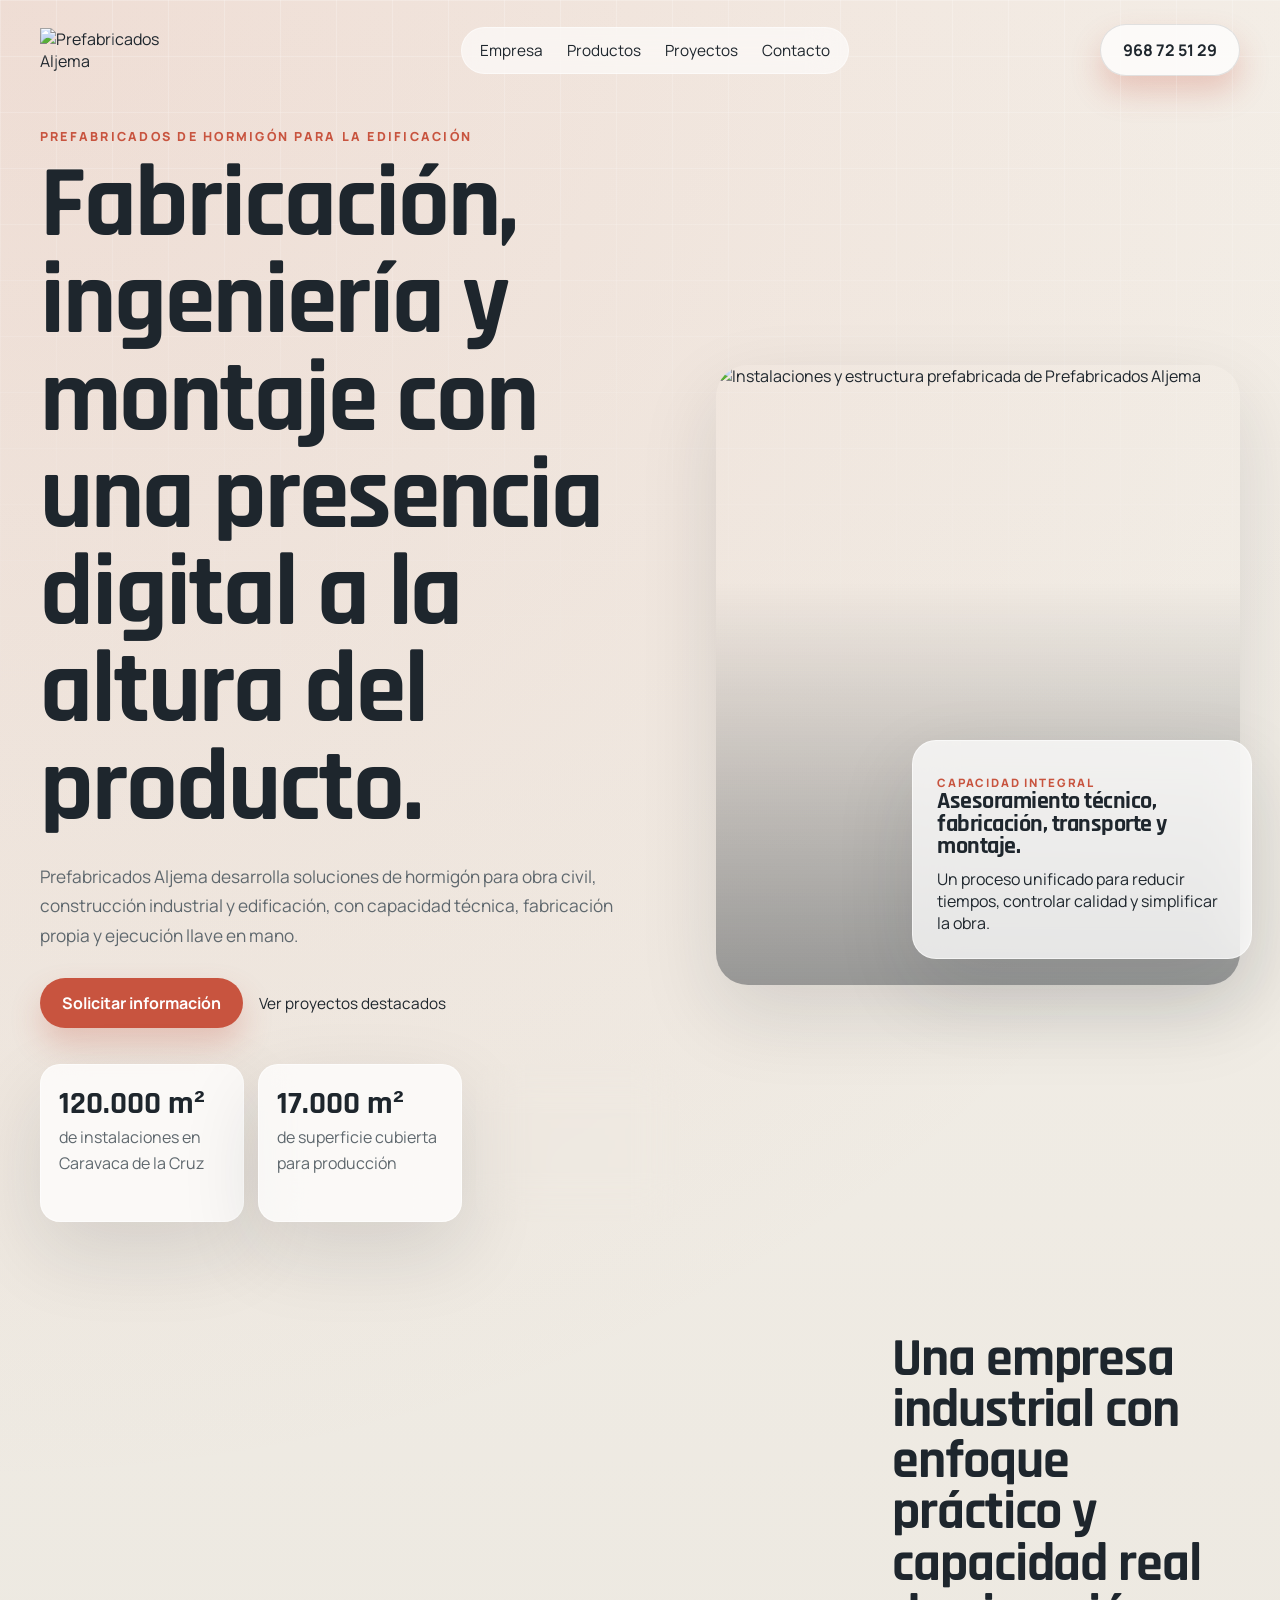
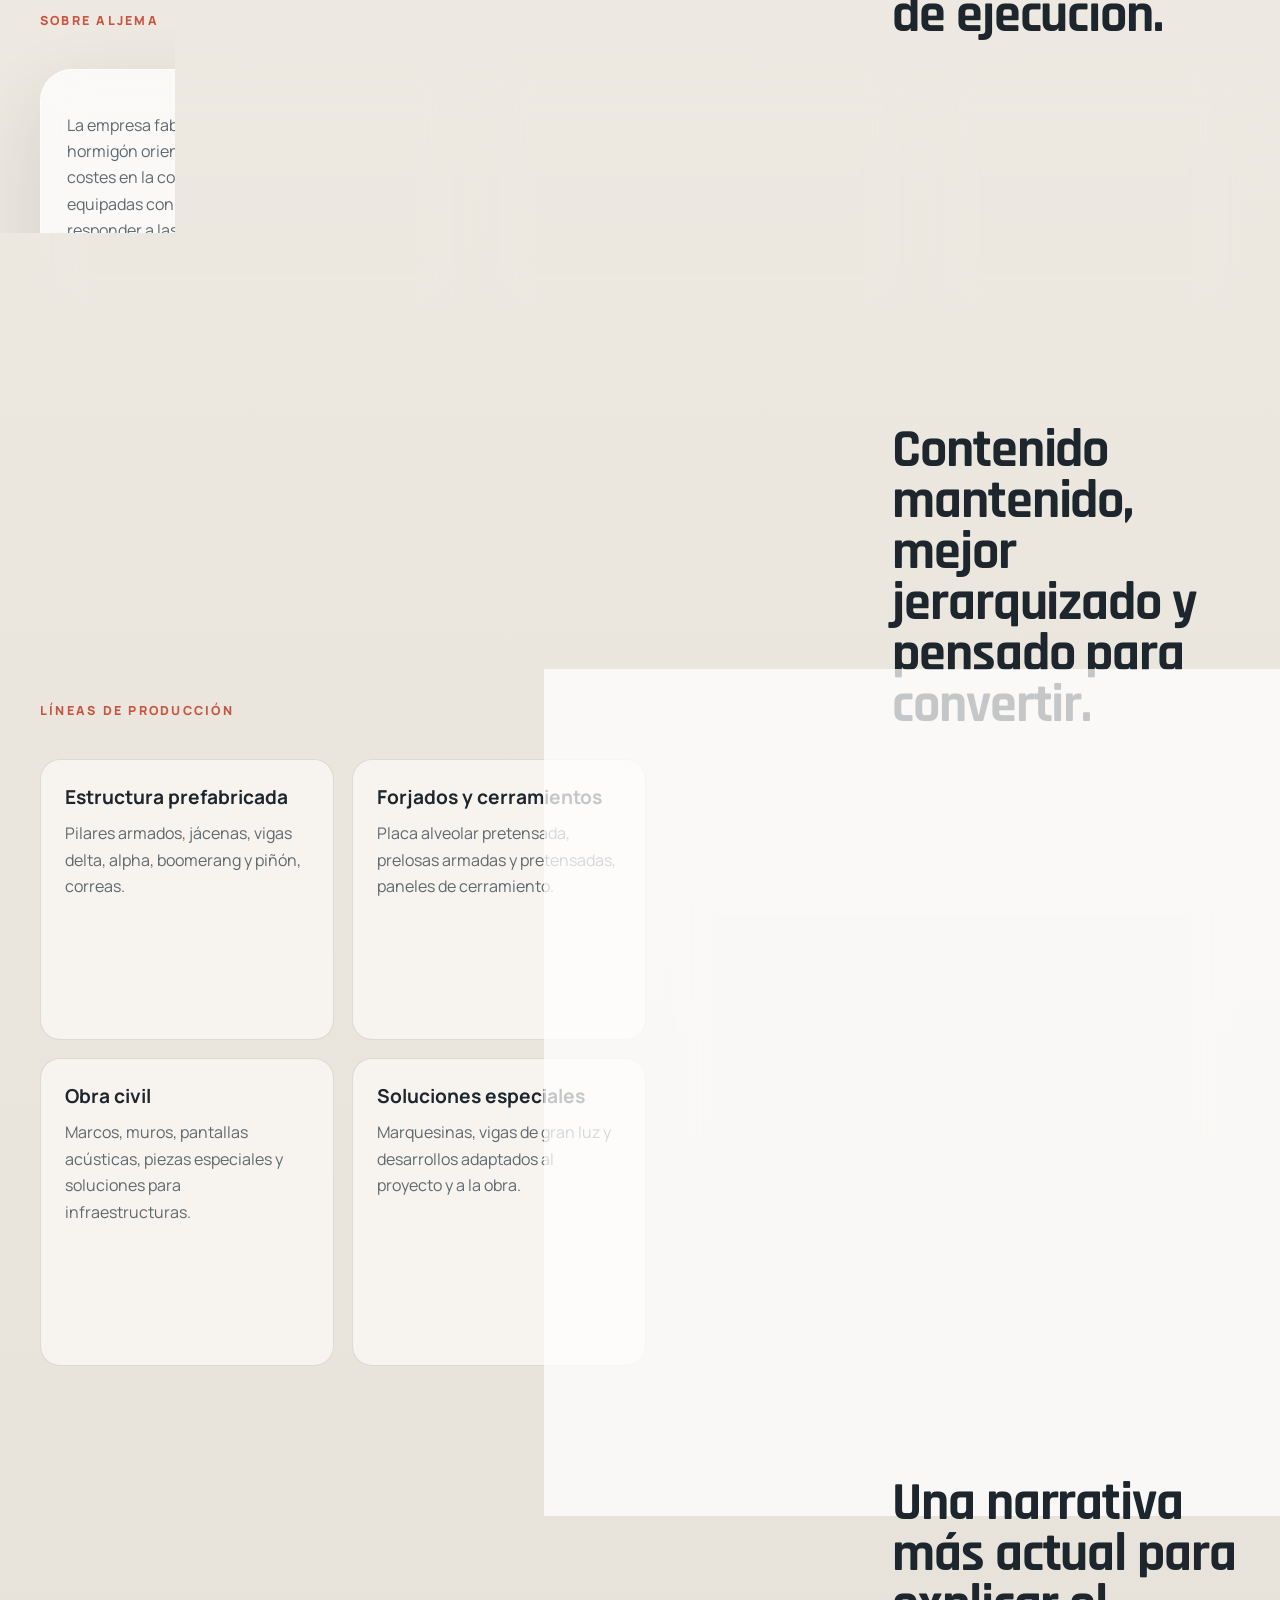
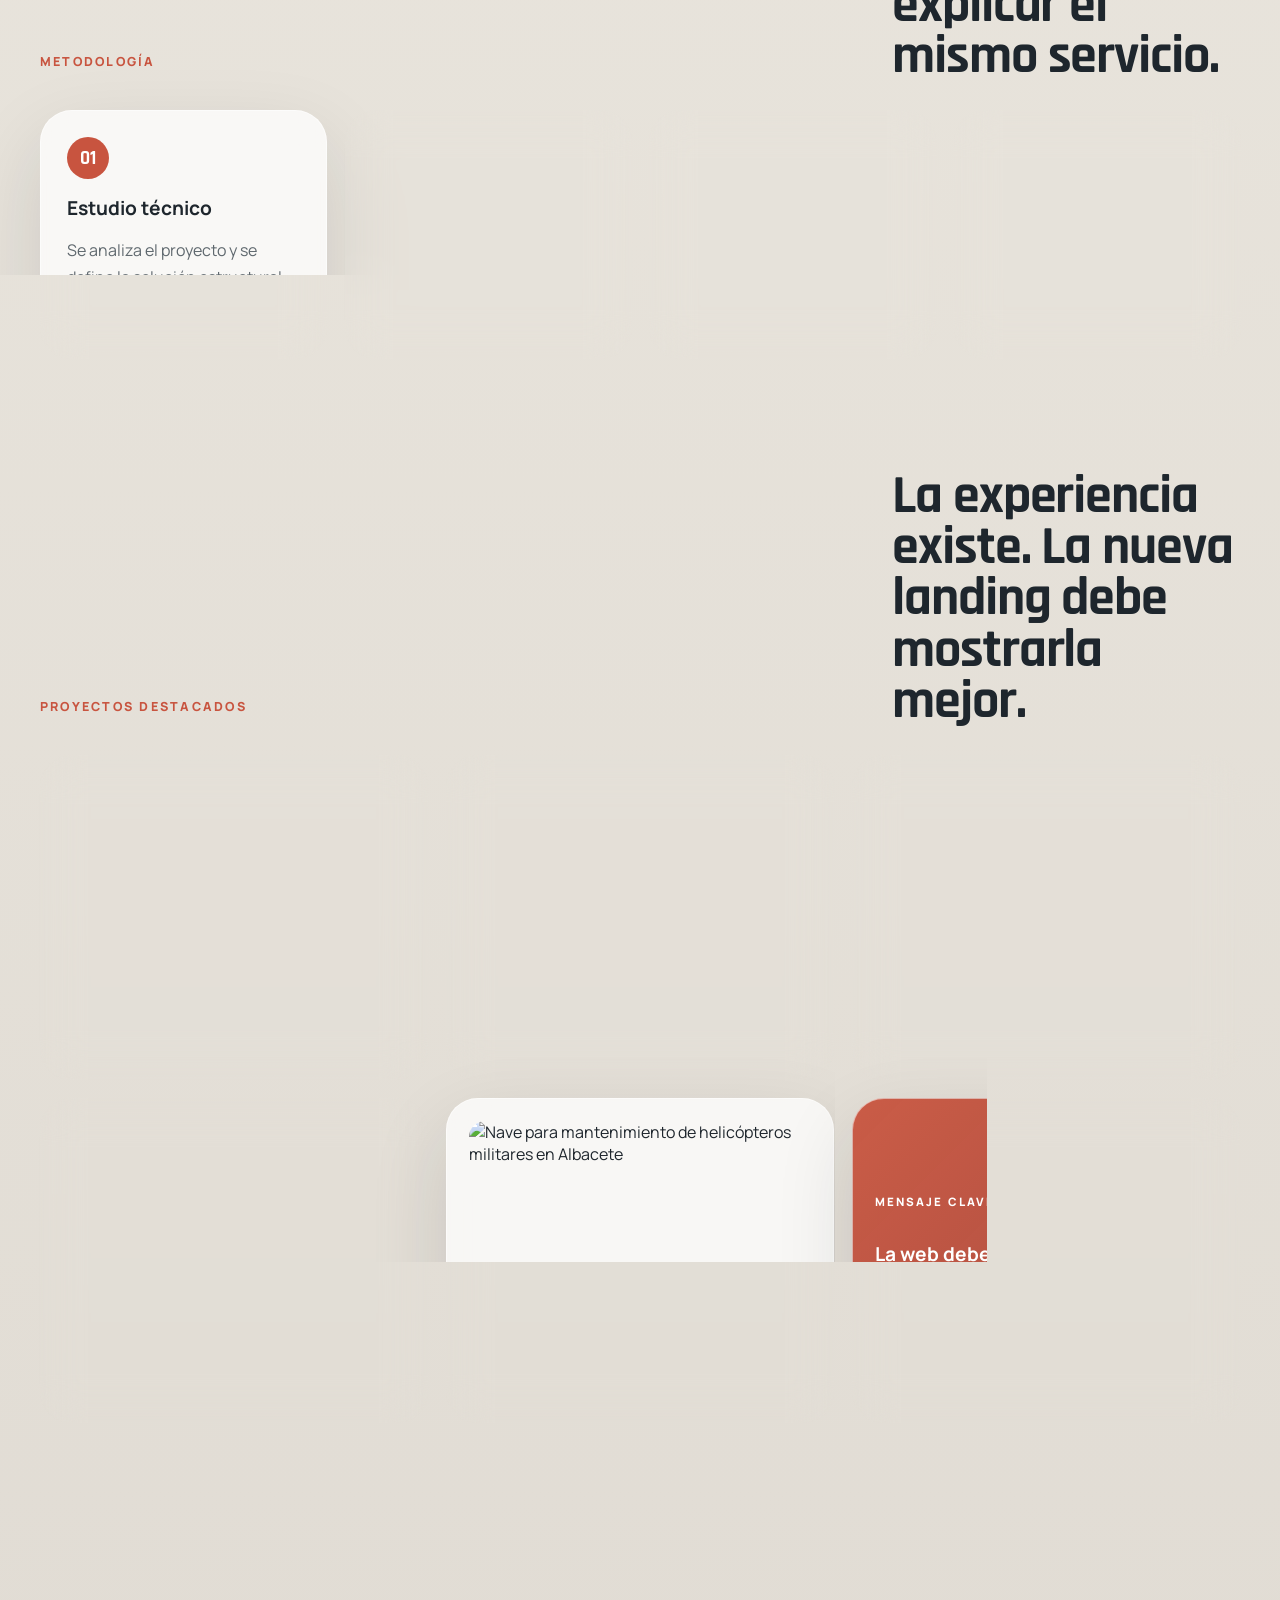
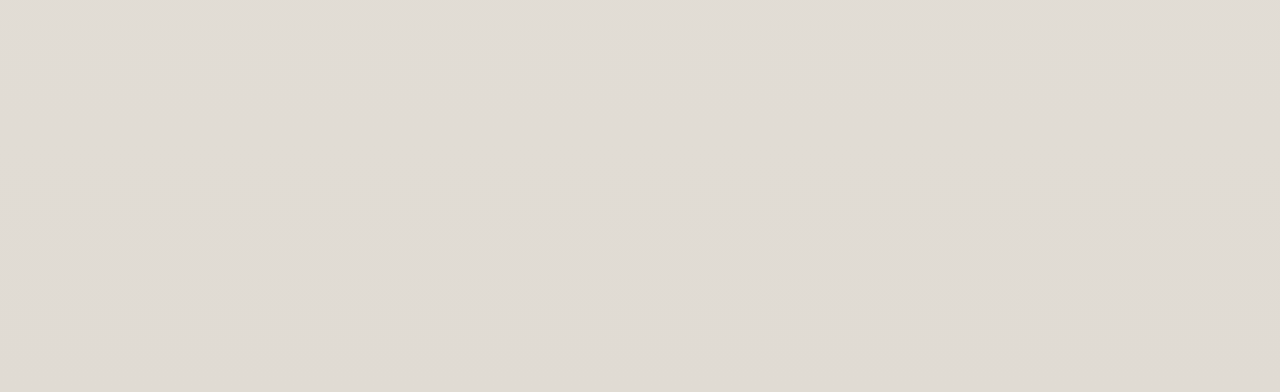
==== index.html @ 6d4c846f "Add files via upload" ====
<!doctype html>
<html lang="es">
  <head>
    <meta charset="UTF-8" />
    <meta name="viewport" content="width=device-width, initial-scale=1.0" />
    <title>Prefabricados Aljema | Prefabricados de hormigón</title>
    <meta
      name="description"
      content="Landing renovada para Prefabricados Aljema con foco en prefabricados de hormigón, obra civil, edificación industrial y proyectos llave en mano."
    />
    <link rel="preconnect" href="https://fonts.googleapis.com" />
    <link rel="preconnect" href="https://fonts.gstatic.com" crossorigin />
    <link
      href="https://fonts.googleapis.com/css2?family=Manrope:wght@400;500;600;700;800&family=Rajdhani:wght@500;600;700&display=swap"
      rel="stylesheet"
    />
    <link rel="stylesheet" href="./styles.css" />
  </head>
  <body>
    <div class="site-shell">
      <header class="topbar">
        <div class="brand">
          <img
            src="https://www.prefabricadosaljema.com/wp-content/uploads/2023/01/logo-aljema-2p.png"
            alt="Prefabricados Aljema"
          />
        </div>
        <nav class="nav">
          <a href="#empresa">Empresa</a>
          <a href="#productos">Productos</a>
          <a href="#proyectos">Proyectos</a>
          <a href="#contacto">Contacto</a>
        </nav>
        <a class="button button-outline" href="tel:+34968725129">968 72 51 29</a>
      </header>

      <main>
        <section class="hero">
          <div class="hero-copy reveal">
            <p class="eyebrow">Prefabricados de hormigón para la edificación</p>
            <h1>Fabricación, ingeniería y montaje con una presencia digital a la altura del producto.</h1>
            <p class="hero-text">
              Prefabricados Aljema desarrolla soluciones de hormigón para obra civil,
              construcción industrial y edificación, con capacidad técnica, fabricación propia y
              ejecución llave en mano.
            </p>
            <div class="hero-actions">
              <a class="button" href="#contacto">Solicitar información</a>
              <a class="link-arrow" href="#proyectos">Ver proyectos destacados</a>
            </div>
            <ul class="hero-metrics">
              <li>
                <strong>120.000 m²</strong>
                <span>de instalaciones en Caravaca de la Cruz</span>
              </li>
              <li>
                <strong>17.000 m²</strong>
                <span>de superficie cubierta para producción</span>
              </li>
              <li>
                <strong>50 m</strong>
                <span>de luz en edificación industrial prefabricada</span>
              </li>
            </ul>
          </div>

          <div class="hero-visual reveal">
            <div class="visual-main">
              <img
                src="https://www.prefabricadosaljema.com/wp-content/uploads/2017/04/DSC_0135b.jpg"
                alt="Instalaciones y estructura prefabricada de Prefabricados Aljema"
              />
            </div>
            <div class="visual-card">
              <p class="card-kicker">Capacidad integral</p>
              <h2>Asesoramiento técnico, fabricación, transporte y montaje.</h2>
              <p>
                Un proceso unificado para reducir tiempos, controlar calidad y simplificar la obra.
              </p>
            </div>
          </div>
        </section>

        <section class="section intro" id="empresa">
          <div class="section-heading reveal">
            <p class="eyebrow">Sobre Aljema</p>
            <h2>Una empresa industrial con enfoque práctico y capacidad real de ejecución.</h2>
          </div>
          <div class="intro-grid">
            <article class="intro-panel reveal">
              <p>
                La empresa fabrica elementos prefabricados de hormigón orientados a mejorar
                calidad, rapidez y costes en la construcción. Sus instalaciones están equipadas con
                tecnología avanzada para responder a las exigencias técnicas de cada proyecto.
              </p>
            </article>
            <article class="intro-panel reveal">
              <p>
                El equipo profesional y técnico asesora a cada cliente en la elección de la mejor
                solución estructural y acompaña el proyecto desde la fase inicial hasta la entrega.
              </p>
            </article>
            <article class="intro-panel accent reveal">
              <p class="eyebrow small">Servicio completo</p>
              <p>
                Posibilidad de desarrollar íntegramente una nave industrial prefabricada de hormigón
                con entrega final llave en mano.
              </p>
            </article>
          </div>
        </section>

        <section class="section split-section" id="productos">
          <div class="section-heading reveal">
            <p class="eyebrow">Líneas de producción</p>
            <h2>Contenido mantenido, mejor jerarquizado y pensado para convertir.</h2>
          </div>
          <div class="split-layout">
            <div class="product-list reveal">
              <article>
                <h3>Estructura prefabricada</h3>
                <p>Pilares armados, jácenas, vigas delta, alpha, boomerang y piñón, correas.</p>
              </article>
              <article>
                <h3>Forjados y cerramientos</h3>
                <p>Placa alveolar pretensada, prelosas armadas y pretensadas, paneles de cerramiento.</p>
              </article>
              <article>
                <h3>Obra civil</h3>
                <p>Marcos, muros, pantallas acústicas, piezas especiales y soluciones para infraestructuras.</p>
              </article>
              <article>
                <h3>Soluciones especiales</h3>
                <p>Marquesinas, vigas de gran luz y desarrollos adaptados al proyecto y a la obra.</p>
              </article>
            </div>
            <div class="capability-panel reveal">
              <img
                src="https://www.prefabricadosaljema.com/wp-content/uploads/2021/11/DJI_0775.jpg"
                alt="Vista aérea de instalaciones y capacidad productiva de Prefabricados Aljema"
              />
              <div>
                <p class="eyebrow small">Lo que debe comunicar la nueva landing</p>
                <ul class="check-list">
                  <li>Capacidad industrial propia</li>
                  <li>Certificación y control de calidad</li>
                  <li>Flexibilidad técnica para obra civil y edificación</li>
                  <li>Presupuesto ajustado a cada necesidad</li>
                </ul>
              </div>
            </div>
          </div>
        </section>

        <section class="section process">
          <div class="section-heading reveal">
            <p class="eyebrow">Metodología</p>
            <h2>Una narrativa más actual para explicar el mismo servicio.</h2>
          </div>
          <div class="process-grid">
            <article class="process-card reveal">
              <span>01</span>
              <h3>Estudio técnico</h3>
              <p>Se analiza el proyecto y se define la solución estructural adecuada.</p>
            </article>
            <article class="process-card reveal">
              <span>02</span>
              <h3>Fabricación propia</h3>
              <p>Producción en planta con control sobre plazos, acabados y calidad.</p>
            </article>
            <article class="process-card reveal">
              <span>03</span>
              <h3>Logística y montaje</h3>
              <p>Transporte a obra y equipo de montaje para una ejecución coordinada.</p>
            </article>
            <article class="process-card reveal">
              <span>04</span>
              <h3>Entrega integral</h3>
              <p>Posibilidad de nave industrial llave en mano ajustada a las necesidades del cliente.</p>
            </article>
          </div>
        </section>

        <section class="section projects" id="proyectos">
          <div class="section-heading reveal">
            <p class="eyebrow">Proyectos destacados</p>
            <h2>La experiencia existe. La nueva landing debe mostrarla mejor.</h2>
          </div>
          <div class="project-grid">
            <article class="project-card reveal">
              <img
                src="https://www.prefabricadosaljema.com/wp-content/uploads/2025/02/BEM07-746x420.jpg"
                alt="Marcos para tráfico AVE en corredor del Mediterráneo"
              />
              <div>
                <p class="project-type">Obra civil</p>
                <h3>Marcos para tráfico AVE en corredor del Mediterráneo</h3>
              </div>
            </article>
            <article class="project-card reveal">
              <img
                src="https://www.prefabricadosaljema.com/wp-content/uploads/2023/06/DJI_0514-630x420.jpg"
                alt="Naves industriales adosadas en Paterna"
              />
              <div>
                <p class="project-type">Industrial</p>
                <h3>Cinco naves adosadas en Paterna</h3>
              </div>
            </article>
            <article class="project-card reveal">
              <img
                src="https://www.prefabricadosaljema.com/wp-content/uploads/2023/06/DJI_0550-630x420.jpg"
                alt="Centro logístico en Oliva"
              />
              <div>
                <p class="project-type">Logística</p>
                <h3>Centro logístico en Oliva</h3>
              </div>
            </article>
            <article class="project-card reveal">
              <img
                src="https://www.prefabricadosaljema.com/wp-content/uploads/2021/11/DJI_0770.jpg"
                alt="Centro logístico llave en mano en Quartell"
              />
              <div>
                <p class="project-type">Llave en mano</p>
                <h3>Centro logístico de 32.000 m² en Quartell</h3>
              </div>
            </article>
            <article class="project-card reveal">
              <img
                src="https://www.prefabricadosaljema.com/wp-content/uploads/2025/01/BGF001-1-630x420.jpg"
                alt="Nave para mantenimiento de helicópteros militares en Albacete"
              />
              <div>
                <p class="project-type">Edificación</p>
                <h3>Nave para mantenimiento de helicópteros militares en Albacete</h3>
              </div>
            </article>
            <article class="project-card highlight reveal">
              <p class="eyebrow small">Mensaje clave</p>
              <h3>La web debe vender solidez, escala y fiabilidad antes de entrar al detalle técnico.</h3>
            </article>
          </div>
        </section>

        <section class="section cta" id="contacto">
          <div class="cta-panel reveal">
            <div>
              <p class="eyebrow">Contacto</p>
              <h2>¿Tienes un proyecto?</h2>
              <p>
                Ponte en contacto con Prefabricados Aljema para estudiar la solución más adecuada.
              </p>
            </div>
            <div class="contact-grid">
              <a href="tel:+34968725129">
                <span>Teléfono</span>
                <strong>968 72 51 29</strong>
              </a>
              <a href="mailto:info@prefabricadosaljema.com">
                <span>Email</span>
                <strong>info@prefabricadosaljema.com</strong>
              </a>
              <div>
                <span>Dirección</span>
                <strong>Polígono Industrial Cavila, Parcela I-1, 30400 Caravaca de la Cruz (Murcia)</strong>
              </div>
              <div>
                <span>Horario</span>
                <strong>Lunes a viernes, 9:00 a 13:30 y 16:00 a 19:30</strong>
              </div>
            </div>
          </div>
        </section>
      </main>
    </div>

    <script src="./script.js"></script>
  </body>
</html>
---- styles.css ----
:root {
  --bg: #ebe7df;
  --surface: #f7f3ee;
  --surface-strong: #ffffff;
  --ink: #1e262d;
  --muted: #5f686e;
  --line: rgba(30, 38, 45, 0.12);
  --accent: #c8543f;
  --accent-dark: #9f3f30;
  --slate: #2f3b45;
  --shadow: 0 30px 80px rgba(25, 31, 38, 0.12);
  --radius-lg: 32px;
  --radius-md: 20px;
  --radius-sm: 14px;
  --max-width: 1200px;
}

* {
  box-sizing: border-box;
}

html {
  scroll-behavior: smooth;
}

body {
  margin: 0;
  font-family: "Manrope", sans-serif;
  color: var(--ink);
  background:
    radial-gradient(circle at top left, rgba(200, 84, 63, 0.12), transparent 28%),
    linear-gradient(180deg, #f4f0e9 0%, var(--bg) 42%, #e0dbd3 100%);
}

body::before {
  content: "";
  position: fixed;
  inset: 0;
  background-image:
    linear-gradient(rgba(255, 255, 255, 0.35) 1px, transparent 1px),
    linear-gradient(90deg, rgba(255, 255, 255, 0.35) 1px, transparent 1px);
  background-size: 56px 56px;
  mask-image: linear-gradient(180deg, rgba(0, 0, 0, 0.65), transparent 85%);
  pointer-events: none;
}

.site-shell {
  width: min(calc(100% - 32px), var(--max-width));
  margin: 0 auto;
  padding-bottom: 48px;
}

.topbar {
  display: flex;
  align-items: center;
  justify-content: space-between;
  gap: 20px;
  padding: 24px 0;
}

.brand img {
  width: 170px;
  height: auto;
  display: block;
}

.nav {
  display: flex;
  gap: 24px;
  padding: 12px 18px;
  background: rgba(255, 255, 255, 0.6);
  border: 1px solid rgba(255, 255, 255, 0.5);
  border-radius: 999px;
  backdrop-filter: blur(18px);
}

.nav a,
.link-arrow {
  color: var(--ink);
  text-decoration: none;
  font-size: 0.96rem;
}

.button,
.button-outline {
  border-radius: 999px;
  padding: 14px 22px;
  text-decoration: none;
  font-weight: 700;
  transition: transform 180ms ease, background-color 180ms ease, color 180ms ease;
}

.button {
  color: #fff;
  background: var(--accent);
  box-shadow: 0 16px 30px rgba(200, 84, 63, 0.25);
}

.button-outline {
  color: var(--ink);
  border: 1px solid var(--line);
  background: rgba(255, 255, 255, 0.75);
}

.button:hover,
.button-outline:hover,
.link-arrow:hover {
  transform: translateY(-2px);
}

.hero {
  display: grid;
  grid-template-columns: 1.1fr 0.9fr;
  gap: 36px;
  align-items: center;
  min-height: calc(100vh - 120px);
  padding: 28px 0 56px;
}

.eyebrow {
  margin: 0 0 12px;
  color: var(--accent);
  text-transform: uppercase;
  letter-spacing: 0.18em;
  font-size: 0.78rem;
  font-weight: 800;
}

.eyebrow.small {
  font-size: 0.72rem;
}

.hero h1,
.section-heading h2,
.visual-card h2,
.cta-panel h2 {
  margin: 0;
  font-family: "Rajdhani", sans-serif;
  letter-spacing: -0.02em;
  line-height: 0.95;
}

.hero h1 {
  font-size: clamp(3.6rem, 8vw, 6.8rem);
  max-width: 11ch;
}

.hero-text {
  max-width: 56ch;
  margin: 24px 0 0;
  color: var(--muted);
  font-size: 1.08rem;
  line-height: 1.7;
}

.hero-actions {
  display: flex;
  flex-wrap: wrap;
  gap: 16px;
  align-items: center;
  margin-top: 28px;
}

.hero-metrics {
  list-style: none;
  display: grid;
  grid-template-columns: repeat(3, 1fr);
  gap: 14px;
  padding: 0;
  margin: 36px 0 0;
}

.hero-metrics li,
.intro-panel,
.process-card,
.project-card,
.visual-card,
.capability-panel,
.cta-panel {
  background: rgba(255, 255, 255, 0.74);
  border: 1px solid rgba(255, 255, 255, 0.55);
  box-shadow: var(--shadow);
  backdrop-filter: blur(20px);
}

.hero-metrics li {
  padding: 18px;
  border-radius: var(--radius-md);
}

.hero-metrics strong {
  display: block;
  font-family: "Rajdhani", sans-serif;
  font-size: 2rem;
}

.hero-metrics span,
.intro-panel p,
.process-card p,
.project-card p,
.capability-panel li,
.cta-panel p,
.contact-grid span {
  color: var(--muted);
  line-height: 1.65;
}

.hero-visual {
  position: relative;
  display: grid;
  gap: 18px;
}

.visual-main {
  position: relative;
  overflow: hidden;
  border-radius: var(--radius-lg);
  min-height: 620px;
  box-shadow: var(--shadow);
}

.visual-main::after {
  content: "";
  position: absolute;
  inset: 0;
  background: linear-gradient(180deg, transparent 35%, rgba(30, 38, 45, 0.42) 100%);
}

.visual-main img,
.capability-panel img,
.project-card img {
  width: 100%;
  height: 100%;
  object-fit: cover;
  display: block;
}

.visual-card {
  position: absolute;
  right: -12px;
  bottom: 26px;
  width: min(340px, 82%);
  padding: 24px;
  border-radius: 24px;
}

.visual-card p {
  margin: 10px 0 0;
}

.card-kicker,
.project-type {
  margin: 0;
  text-transform: uppercase;
  letter-spacing: 0.16em;
  font-size: 0.72rem;
  color: var(--accent);
  font-weight: 800;
}

.section {
  padding: 56px 0;
}

.section-heading {
  display: flex;
  justify-content: space-between;
  align-items: end;
  gap: 32px;
  margin-bottom: 28px;
}

.section-heading h2 {
  max-width: 12ch;
  font-size: clamp(2.2rem, 4.2vw, 4.2rem);
}

.intro-grid,
.process-grid,
.project-grid {
  display: grid;
  gap: 18px;
}

.intro-grid {
  grid-template-columns: 1.1fr 1.1fr 0.8fr;
}

.intro-panel,
.process-card,
.project-card,
.capability-panel,
.cta-panel {
  border-radius: var(--radius-lg);
}

.intro-panel,
.process-card {
  padding: 26px;
}

.intro-panel.accent {
  background: linear-gradient(180deg, var(--slate), #202a32);
}

.intro-panel.accent p,
.intro-panel.accent .eyebrow {
  color: #f5efe8;
}

.split-layout {
  display: grid;
  grid-template-columns: 1fr 0.95fr;
  gap: 18px;
}

.product-list {
  display: grid;
  grid-template-columns: repeat(2, 1fr);
  gap: 18px;
}

.product-list article {
  padding: 24px;
  background: var(--surface);
  border-radius: var(--radius-md);
  border: 1px solid var(--line);
}

.product-list h3,
.process-card h3,
.project-card h3 {
  margin: 0 0 10px;
  font-size: 1.2rem;
}

.product-list p {
  margin: 0;
  color: var(--muted);
  line-height: 1.65;
}

.capability-panel {
  overflow: hidden;
}

.capability-panel img {
  height: 320px;
}

.capability-panel div {
  padding: 24px;
}

.check-list {
  list-style: none;
  padding: 0;
  margin: 16px 0 0;
}

.check-list li {
  padding: 12px 0;
  border-top: 1px solid var(--line);
}

.process-grid {
  grid-template-columns: repeat(4, 1fr);
}

.process-card span {
  display: inline-flex;
  width: 42px;
  height: 42px;
  border-radius: 50%;
  align-items: center;
  justify-content: center;
  margin-bottom: 16px;
  color: #fff;
  background: var(--accent);
  font-family: "Rajdhani", sans-serif;
  font-size: 1.2rem;
  font-weight: 700;
}

.project-grid {
  grid-template-columns: repeat(3, 1fr);
}

.project-card {
  min-height: 260px;
  padding: 22px;
  display: flex;
  flex-direction: column;
  justify-content: end;
  gap: 18px;
}

.project-card img {
  height: 180px;
  border-radius: 16px;
}

.project-card.highlight {
  justify-content: center;
  background: linear-gradient(135deg, rgba(200, 84, 63, 0.95), rgba(159, 63, 48, 0.92));
}

.project-card.highlight h3,
.project-card.highlight p {
  color: #fff;
}

.cta-panel {
  padding: 34px;
  display: grid;
  grid-template-columns: 0.85fr 1.15fr;
  gap: 26px;
  align-items: start;
}

.contact-grid {
  display: grid;
  grid-template-columns: repeat(2, 1fr);
  gap: 18px;
}

.contact-grid a,
.contact-grid div {
  padding: 22px;
  border-radius: var(--radius-md);
  background: var(--surface);
  border: 1px solid var(--line);
  text-decoration: none;
  color: inherit;
}

.contact-grid strong {
  display: block;
  margin-top: 10px;
  font-size: 1.05rem;
  line-height: 1.5;
}

.reveal {
  opacity: 0;
  transform: translateY(28px);
  transition: opacity 700ms ease, transform 700ms ease;
}

.reveal.is-visible {
  opacity: 1;
  transform: translateY(0);
}

@media (max-width: 1100px) {
  .hero,
  .split-layout,
  .cta-panel,
  .intro-grid,
  .process-grid,
  .project-grid {
    grid-template-columns: 1fr 1fr;
  }

  .hero {
    min-height: auto;
  }

  .hero-metrics,
  .product-list,
  .contact-grid {
    grid-template-columns: 1fr 1fr;
  }

  .visual-main {
    min-height: 520px;
  }
}

@media (max-width: 760px) {
  .site-shell {
    width: min(calc(100% - 20px), var(--max-width));
  }

  .topbar,
  .nav,
  .hero,
  .split-layout,
  .intro-grid,
  .product-list,
  .process-grid,
  .project-grid,
  .cta-panel,
  .contact-grid,
  .hero-metrics {
    grid-template-columns: 1fr;
  }

  .topbar {
    flex-direction: column;
    align-items: stretch;
  }

  .nav {
    justify-content: space-between;
    gap: 14px;
    overflow-x: auto;
  }

  .button-outline {
    text-align: center;
  }

  .hero {
    padding-top: 12px;
  }

  .hero h1 {
    max-width: none;
    font-size: clamp(2.9rem, 16vw, 4.6rem);
  }

  .section-heading {
    display: block;
  }

  .section-heading h2 {
    max-width: none;
    margin-top: 10px;
  }

  .visual-main {
    min-height: 380px;
  }

  .visual-card {
    position: static;
    width: auto;
  }
}
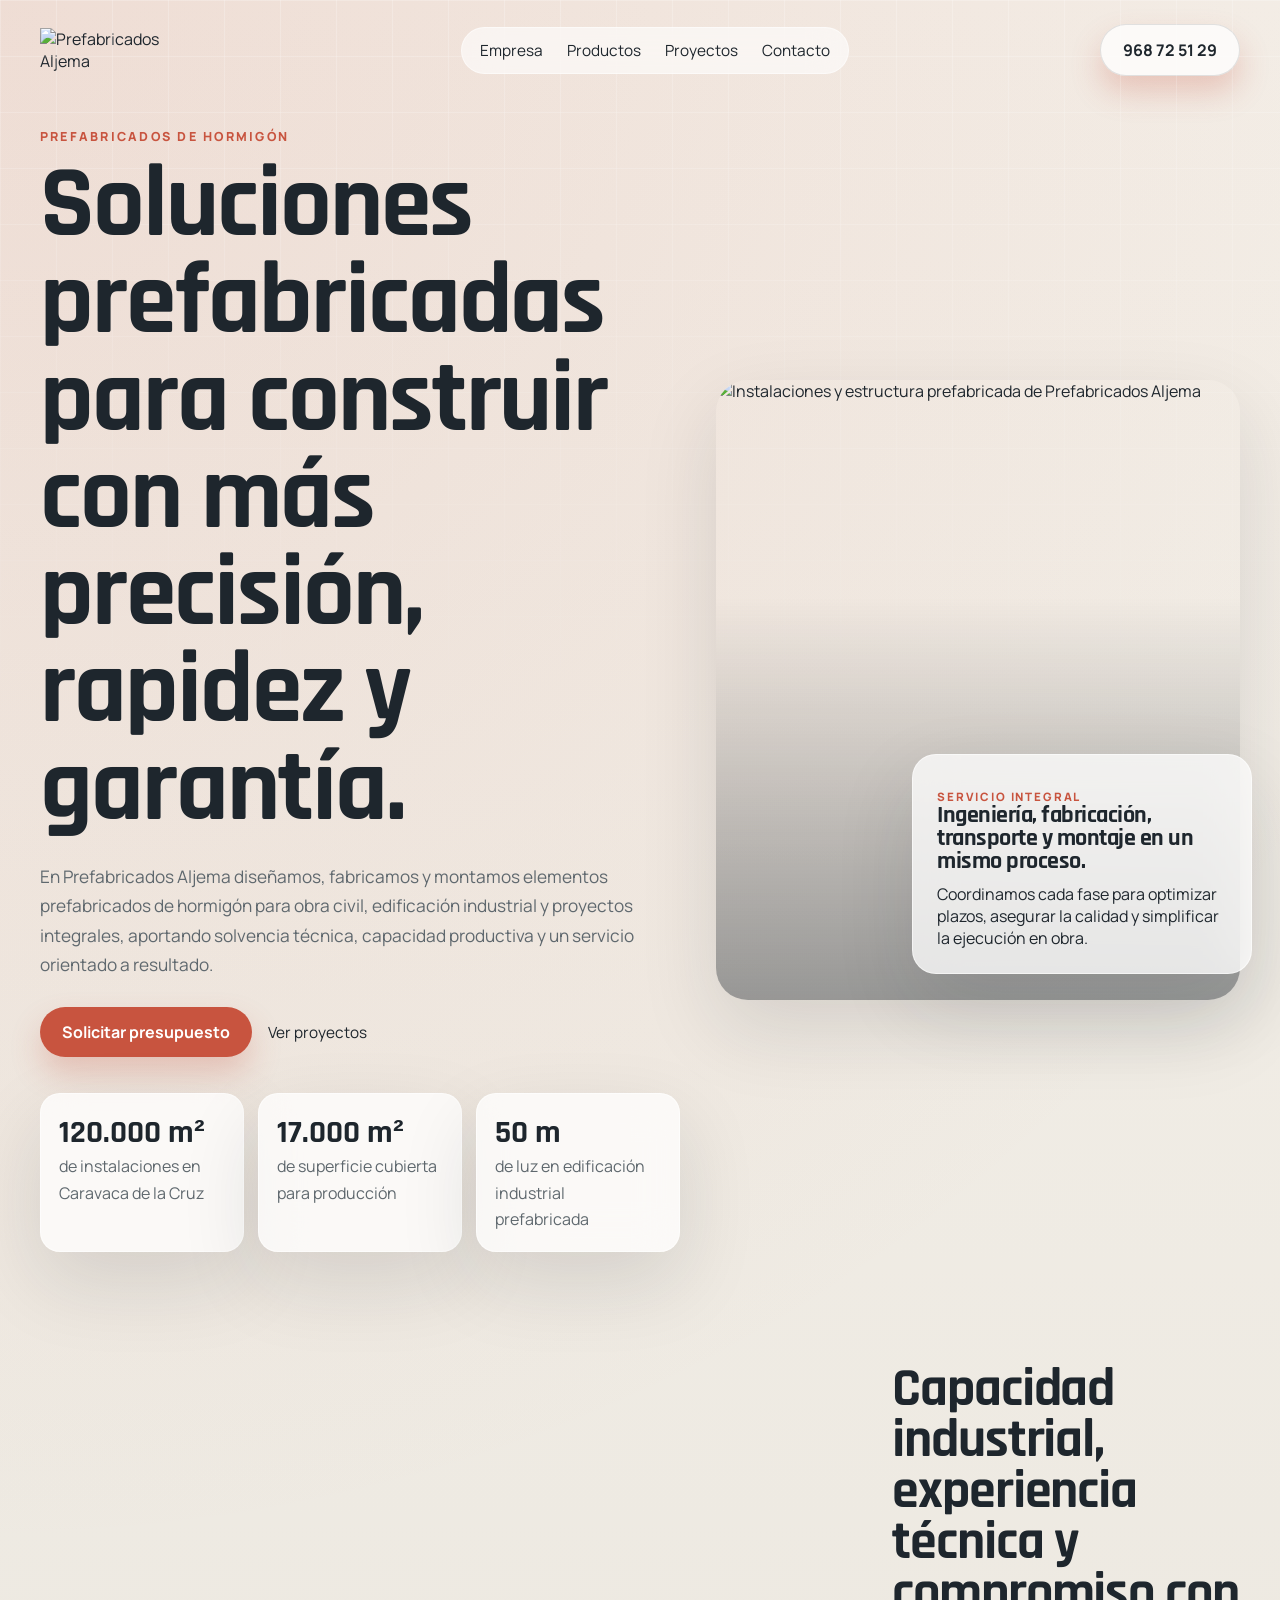
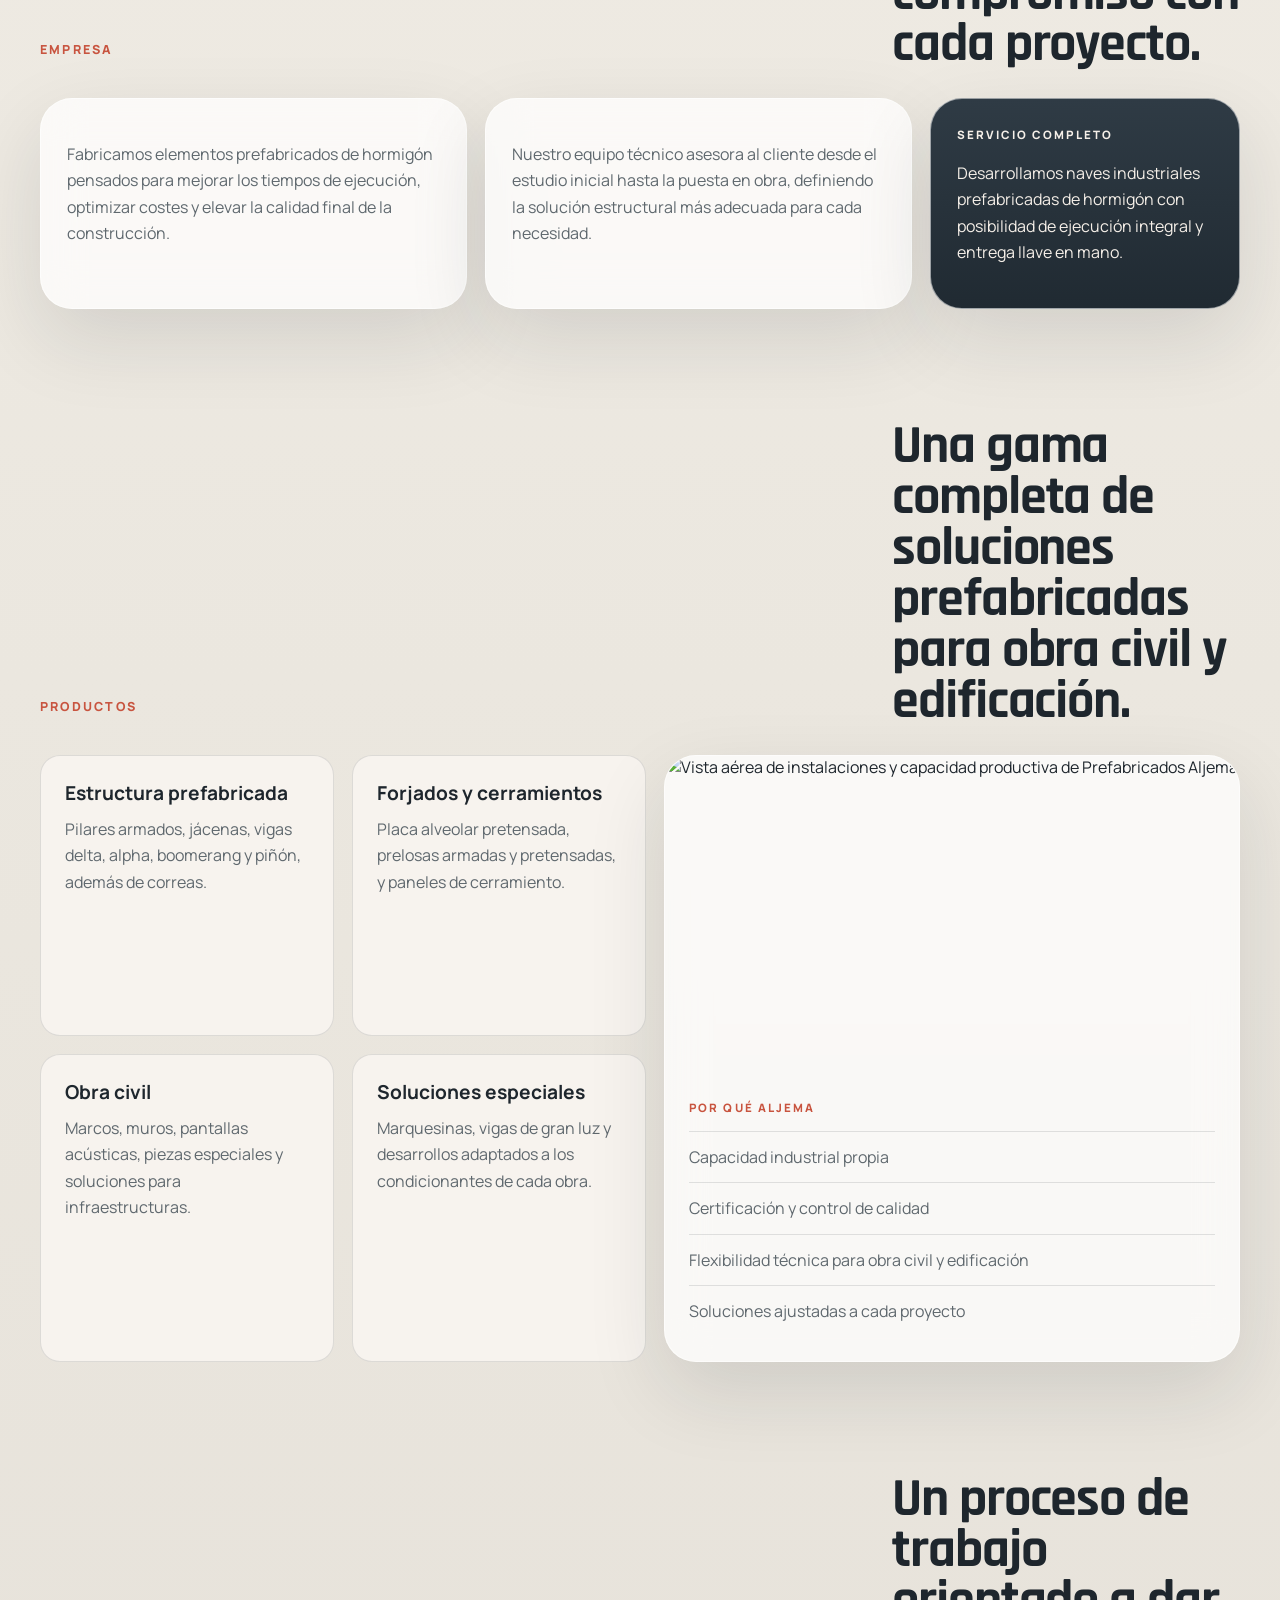
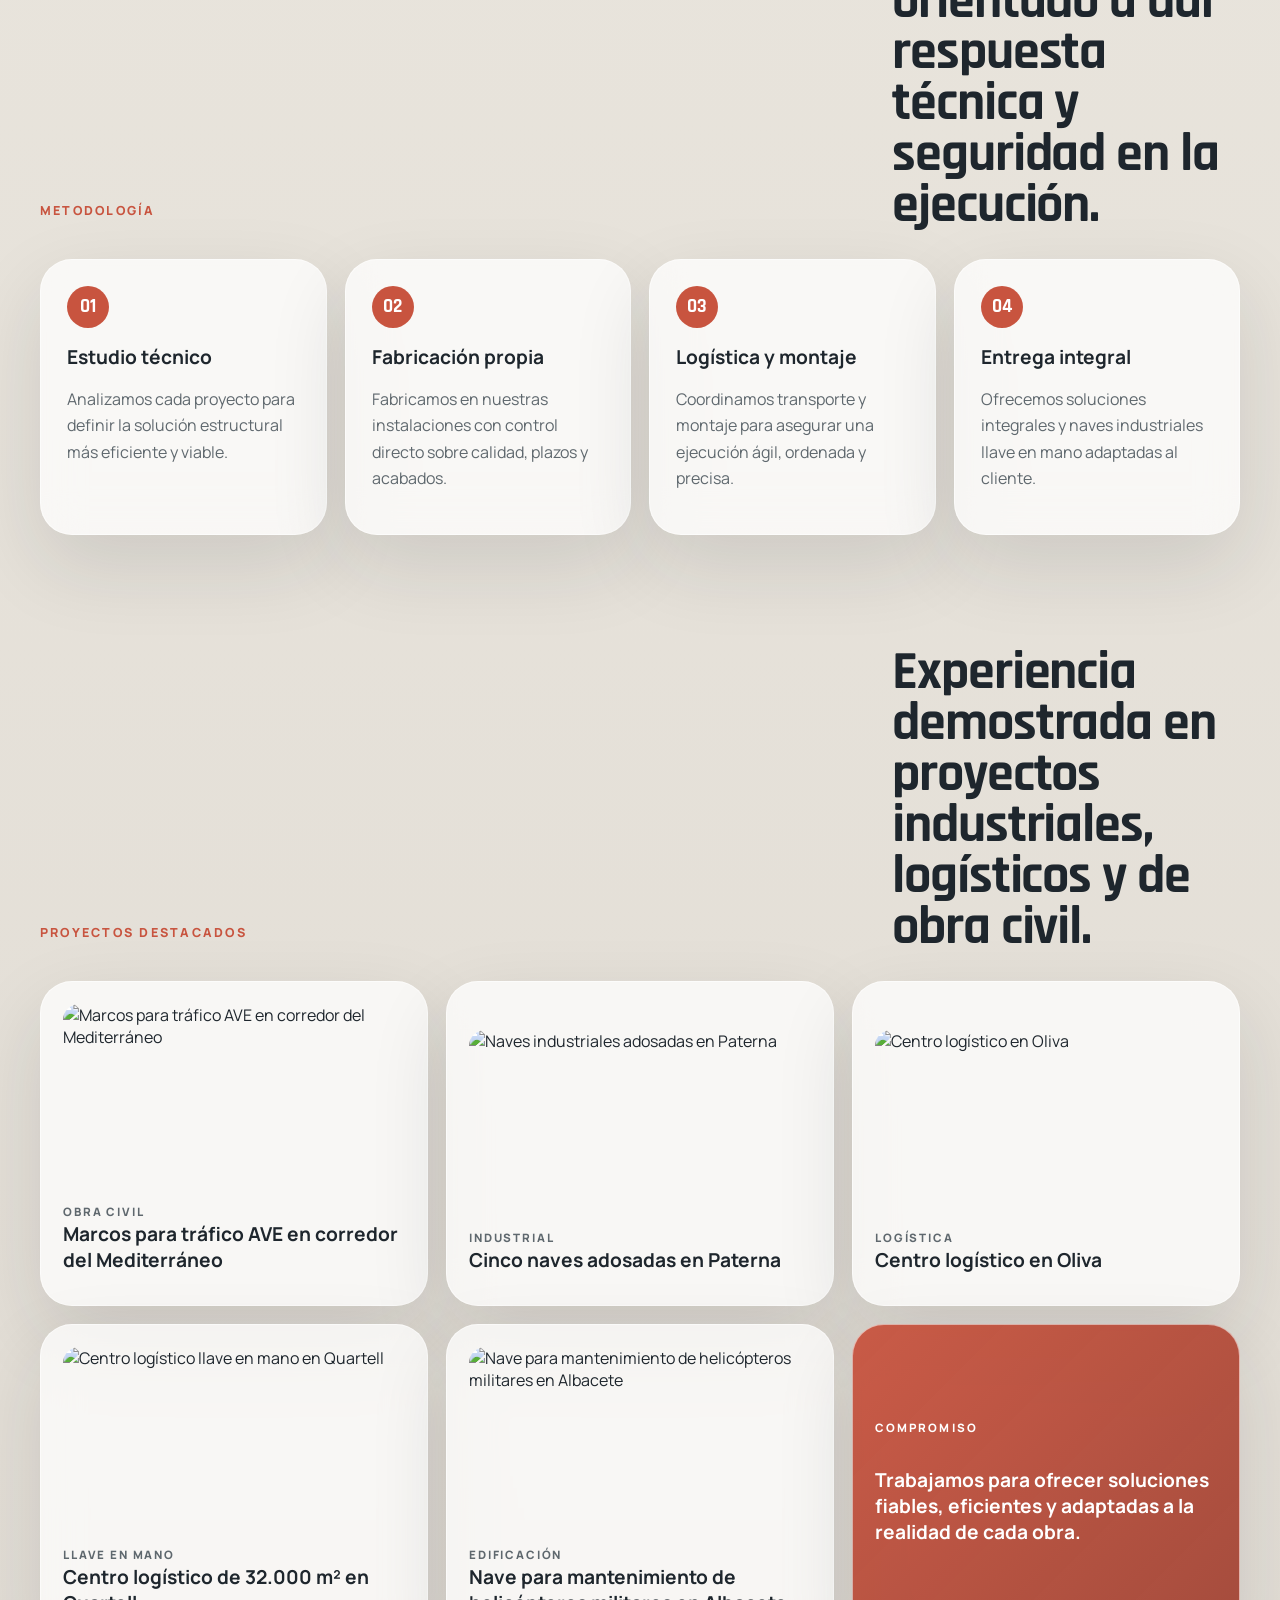
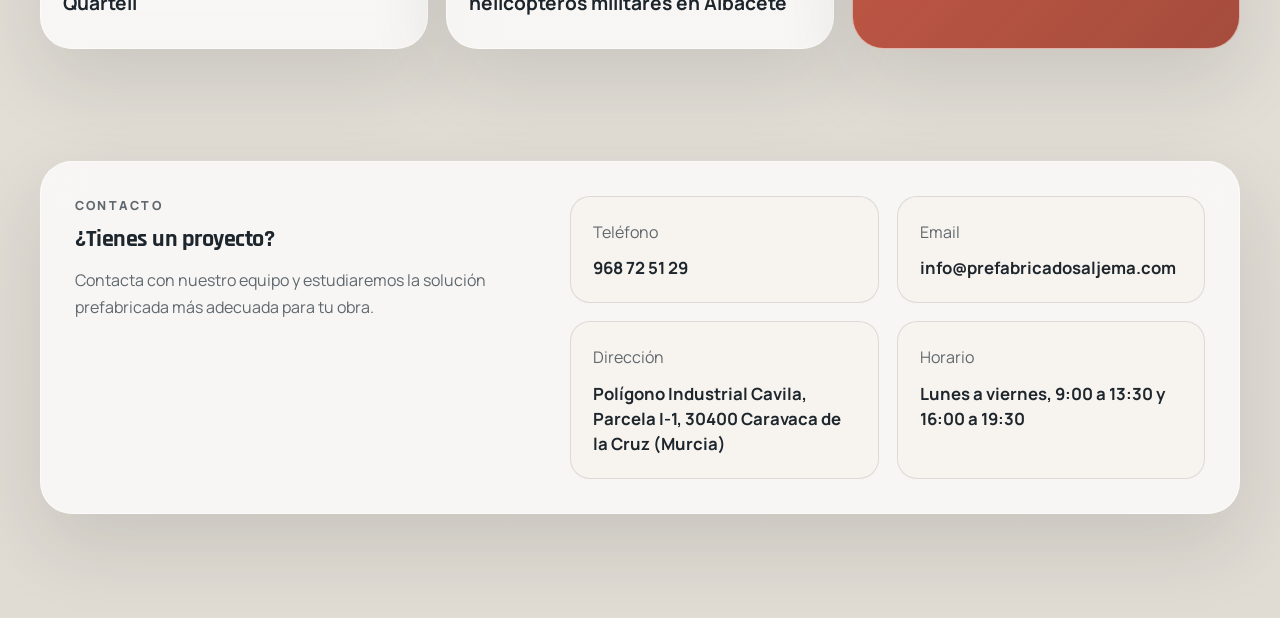
==== commit d1cc9b08: "Add files via upload" ====
--- a/index.html
+++ b/index.html
@@ -6,7 +6,7 @@
     <title>Prefabricados Aljema | Prefabricados de hormigón</title>
     <meta
       name="description"
-      content="Landing renovada para Prefabricados Aljema con foco en prefabricados de hormigón, obra civil, edificación industrial y proyectos llave en mano."
+      content="Prefabricados Aljema fabrica soluciones de hormigón para obra civil, edificación industrial y proyectos llave en mano con fabricación propia, capacidad técnica y montaje especializado."
     />
     <link rel="preconnect" href="https://fonts.googleapis.com" />
     <link rel="preconnect" href="https://fonts.gstatic.com" crossorigin />
@@ -37,16 +37,16 @@
       <main>
         <section class="hero">
           <div class="hero-copy reveal">
-            <p class="eyebrow">Prefabricados de hormigón para la edificación</p>
-            <h1>Fabricación, ingeniería y montaje con una presencia digital a la altura del producto.</h1>
+            <p class="eyebrow">Prefabricados de hormigón</p>
+            <h1>Soluciones prefabricadas para construir con más precisión, rapidez y garantía.</h1>
             <p class="hero-text">
-              Prefabricados Aljema desarrolla soluciones de hormigón para obra civil,
-              construcción industrial y edificación, con capacidad técnica, fabricación propia y
-              ejecución llave en mano.
+              En Prefabricados Aljema diseñamos, fabricamos y montamos elementos prefabricados de
+              hormigón para obra civil, edificación industrial y proyectos integrales, aportando
+              solvencia técnica, capacidad productiva y un servicio orientado a resultado.
             </p>
             <div class="hero-actions">
-              <a class="button" href="#contacto">Solicitar información</a>
-              <a class="link-arrow" href="#proyectos">Ver proyectos destacados</a>
+              <a class="button" href="#contacto">Solicitar presupuesto</a>
+              <a class="link-arrow" href="#proyectos">Ver proyectos</a>
             </div>
             <ul class="hero-metrics">
               <li>
@@ -72,10 +72,11 @@
               />
             </div>
             <div class="visual-card">
-              <p class="card-kicker">Capacidad integral</p>
-              <h2>Asesoramiento técnico, fabricación, transporte y montaje.</h2>
-              <p>
-                Un proceso unificado para reducir tiempos, controlar calidad y simplificar la obra.
+              <p class="card-kicker">Servicio integral</p>
+              <h2>Ingeniería, fabricación, transporte y montaje en un mismo proceso.</h2>
+              <p>
+                Coordinamos cada fase para optimizar plazos, asegurar la calidad y simplificar la
+                ejecución en obra.
               </p>
             </div>
           </div>
@@ -83,28 +84,27 @@
 
         <section class="section intro" id="empresa">
           <div class="section-heading reveal">
-            <p class="eyebrow">Sobre Aljema</p>
-            <h2>Una empresa industrial con enfoque práctico y capacidad real de ejecución.</h2>
+            <p class="eyebrow">Empresa</p>
+            <h2>Capacidad industrial, experiencia técnica y compromiso con cada proyecto.</h2>
           </div>
           <div class="intro-grid">
             <article class="intro-panel reveal">
               <p>
-                La empresa fabrica elementos prefabricados de hormigón orientados a mejorar
-                calidad, rapidez y costes en la construcción. Sus instalaciones están equipadas con
-                tecnología avanzada para responder a las exigencias técnicas de cada proyecto.
+                Fabricamos elementos prefabricados de hormigón pensados para mejorar los tiempos de
+                ejecución, optimizar costes y elevar la calidad final de la construcción.
               </p>
             </article>
             <article class="intro-panel reveal">
               <p>
-                El equipo profesional y técnico asesora a cada cliente en la elección de la mejor
-                solución estructural y acompaña el proyecto desde la fase inicial hasta la entrega.
+                Nuestro equipo técnico asesora al cliente desde el estudio inicial hasta la puesta
+                en obra, definiendo la solución estructural más adecuada para cada necesidad.
               </p>
             </article>
             <article class="intro-panel accent reveal">
               <p class="eyebrow small">Servicio completo</p>
               <p>
-                Posibilidad de desarrollar íntegramente una nave industrial prefabricada de hormigón
-                con entrega final llave en mano.
+                Desarrollamos naves industriales prefabricadas de hormigón con posibilidad de
+                ejecución integral y entrega llave en mano.
               </p>
             </article>
           </div>
@@ -112,18 +112,18 @@
 
         <section class="section split-section" id="productos">
           <div class="section-heading reveal">
-            <p class="eyebrow">Líneas de producción</p>
-            <h2>Contenido mantenido, mejor jerarquizado y pensado para convertir.</h2>
+            <p class="eyebrow">Productos</p>
+            <h2>Una gama completa de soluciones prefabricadas para obra civil y edificación.</h2>
           </div>
           <div class="split-layout">
             <div class="product-list reveal">
               <article>
                 <h3>Estructura prefabricada</h3>
-                <p>Pilares armados, jácenas, vigas delta, alpha, boomerang y piñón, correas.</p>
+                <p>Pilares armados, jácenas, vigas delta, alpha, boomerang y piñón, además de correas.</p>
               </article>
               <article>
                 <h3>Forjados y cerramientos</h3>
-                <p>Placa alveolar pretensada, prelosas armadas y pretensadas, paneles de cerramiento.</p>
+                <p>Placa alveolar pretensada, prelosas armadas y pretensadas, y paneles de cerramiento.</p>
               </article>
               <article>
                 <h3>Obra civil</h3>
@@ -131,7 +131,7 @@
               </article>
               <article>
                 <h3>Soluciones especiales</h3>
-                <p>Marquesinas, vigas de gran luz y desarrollos adaptados al proyecto y a la obra.</p>
+                <p>Marquesinas, vigas de gran luz y desarrollos adaptados a los condicionantes de cada obra.</p>
               </article>
             </div>
             <div class="capability-panel reveal">
@@ -140,12 +140,12 @@
                 alt="Vista aérea de instalaciones y capacidad productiva de Prefabricados Aljema"
               />
               <div>
-                <p class="eyebrow small">Lo que debe comunicar la nueva landing</p>
+                <p class="eyebrow small">Por qué Aljema</p>
                 <ul class="check-list">
                   <li>Capacidad industrial propia</li>
                   <li>Certificación y control de calidad</li>
                   <li>Flexibilidad técnica para obra civil y edificación</li>
-                  <li>Presupuesto ajustado a cada necesidad</li>
+                  <li>Soluciones ajustadas a cada proyecto</li>
                 </ul>
               </div>
             </div>
@@ -155,28 +155,28 @@
         <section class="section process">
           <div class="section-heading reveal">
             <p class="eyebrow">Metodología</p>
-            <h2>Una narrativa más actual para explicar el mismo servicio.</h2>
+            <h2>Un proceso de trabajo orientado a dar respuesta técnica y seguridad en la ejecución.</h2>
           </div>
           <div class="process-grid">
             <article class="process-card reveal">
               <span>01</span>
               <h3>Estudio técnico</h3>
-              <p>Se analiza el proyecto y se define la solución estructural adecuada.</p>
+              <p>Analizamos cada proyecto para definir la solución estructural más eficiente y viable.</p>
             </article>
             <article class="process-card reveal">
               <span>02</span>
               <h3>Fabricación propia</h3>
-              <p>Producción en planta con control sobre plazos, acabados y calidad.</p>
+              <p>Fabricamos en nuestras instalaciones con control directo sobre calidad, plazos y acabados.</p>
             </article>
             <article class="process-card reveal">
               <span>03</span>
               <h3>Logística y montaje</h3>
-              <p>Transporte a obra y equipo de montaje para una ejecución coordinada.</p>
+              <p>Coordinamos transporte y montaje para asegurar una ejecución ágil, ordenada y precisa.</p>
             </article>
             <article class="process-card reveal">
               <span>04</span>
               <h3>Entrega integral</h3>
-              <p>Posibilidad de nave industrial llave en mano ajustada a las necesidades del cliente.</p>
+              <p>Ofrecemos soluciones integrales y naves industriales llave en mano adaptadas al cliente.</p>
             </article>
           </div>
         </section>
@@ -184,7 +184,7 @@
         <section class="section projects" id="proyectos">
           <div class="section-heading reveal">
             <p class="eyebrow">Proyectos destacados</p>
-            <h2>La experiencia existe. La nueva landing debe mostrarla mejor.</h2>
+            <h2>Experiencia demostrada en proyectos industriales, logísticos y de obra civil.</h2>
           </div>
           <div class="project-grid">
             <article class="project-card reveal">
@@ -238,8 +238,8 @@
               </div>
             </article>
             <article class="project-card highlight reveal">
-              <p class="eyebrow small">Mensaje clave</p>
-              <h3>La web debe vender solidez, escala y fiabilidad antes de entrar al detalle técnico.</h3>
+              <p class="eyebrow small">Compromiso</p>
+              <h3>Trabajamos para ofrecer soluciones fiables, eficientes y adaptadas a la realidad de cada obra.</h3>
             </article>
           </div>
         </section>
@@ -250,7 +250,7 @@
               <p class="eyebrow">Contacto</p>
               <h2>¿Tienes un proyecto?</h2>
               <p>
-                Ponte en contacto con Prefabricados Aljema para estudiar la solución más adecuada.
+                Contacta con nuestro equipo y estudiaremos la solución prefabricada más adecuada para tu obra.
               </p>
             </div>
             <div class="contact-grid">
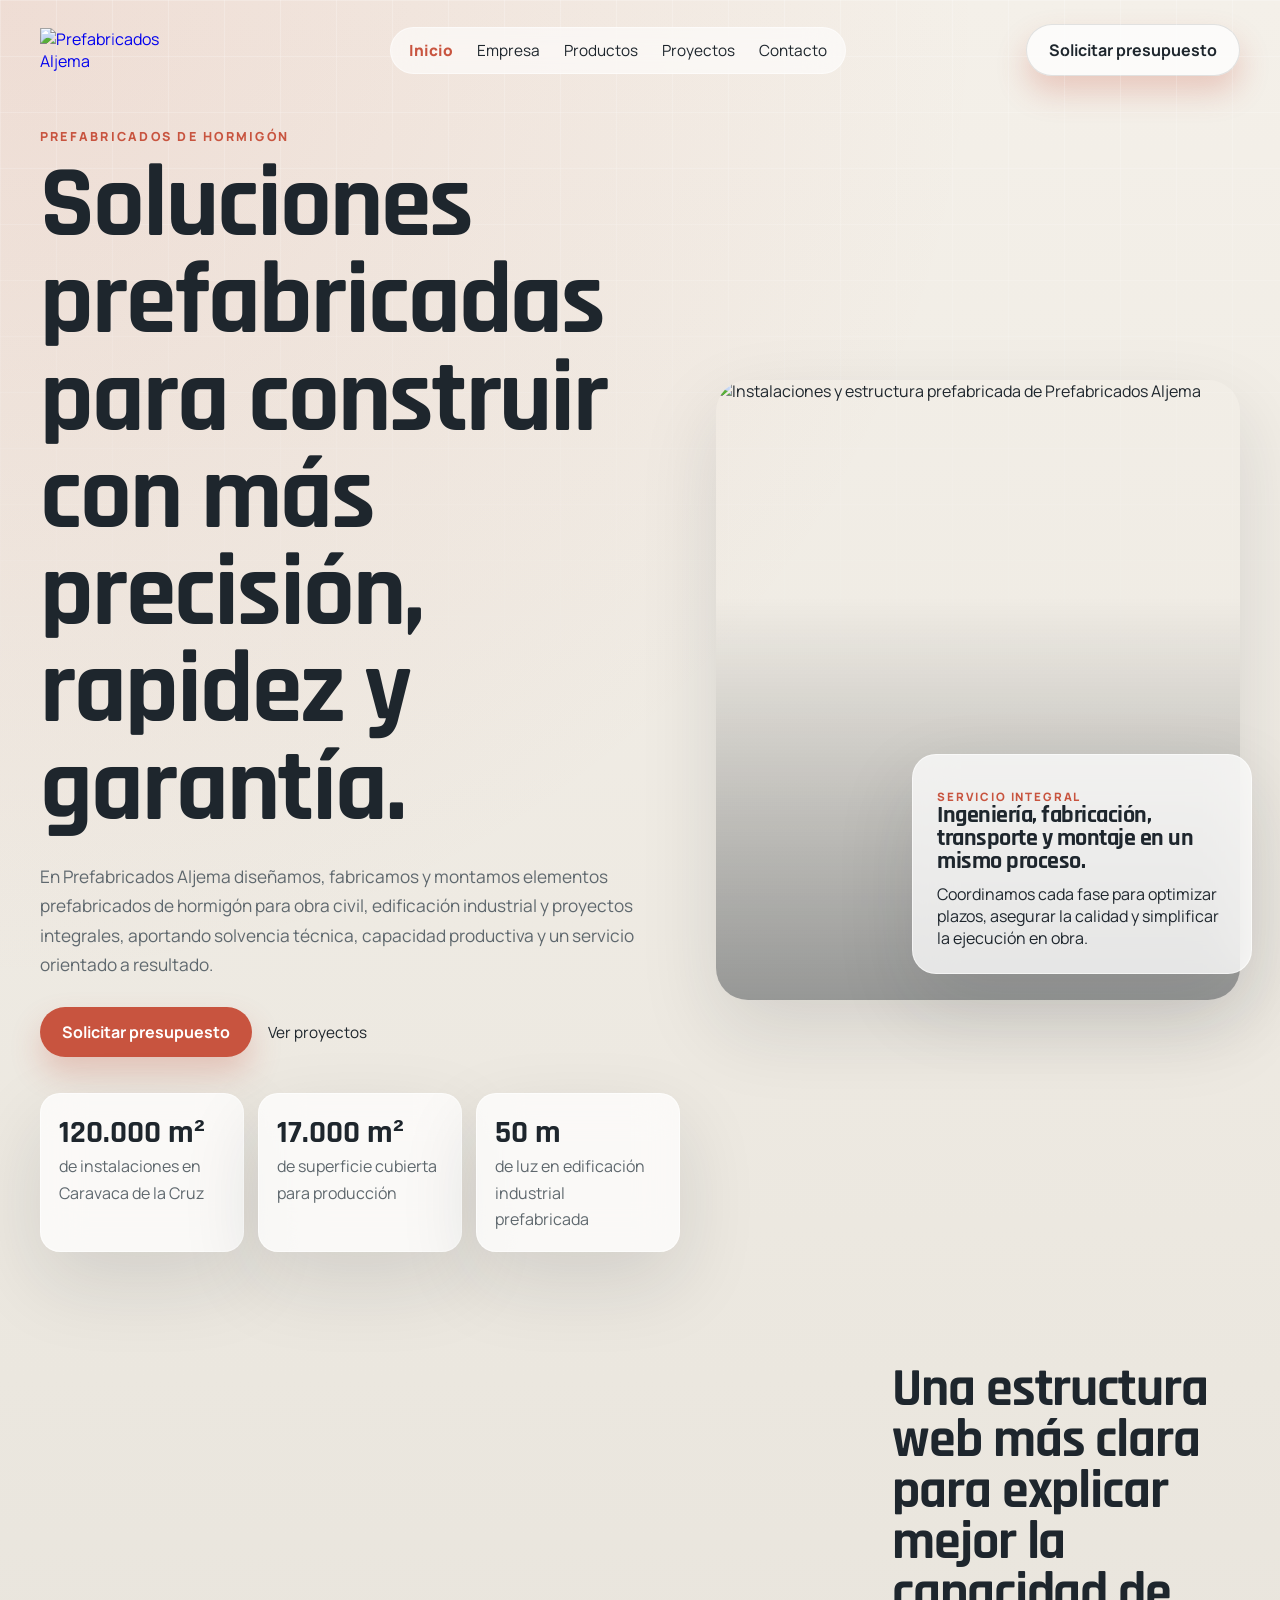
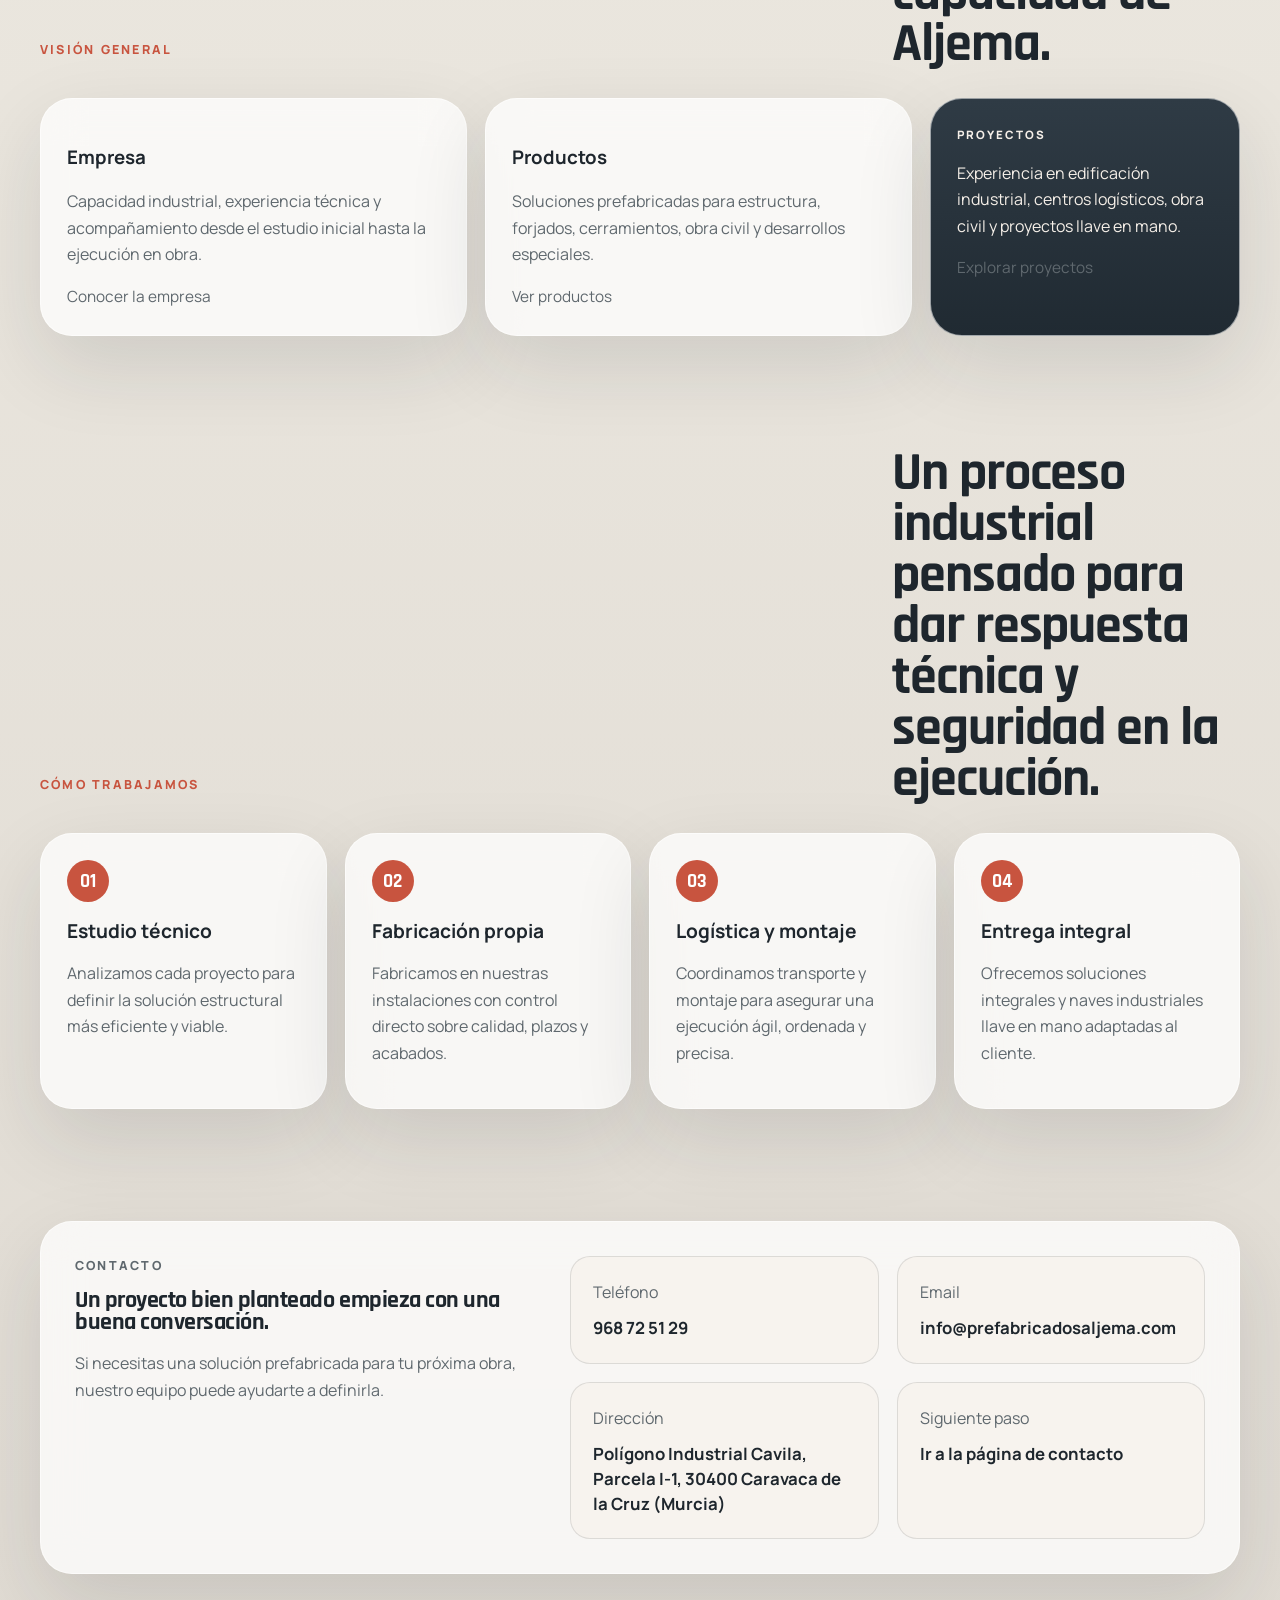
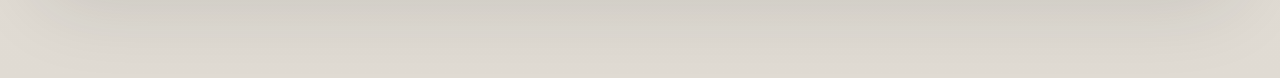
==== commit 1b99d8ee: "Add files via upload" ====
--- a/index.html
+++ b/index.html
@@ -3,10 +3,10 @@
   <head>
     <meta charset="UTF-8" />
     <meta name="viewport" content="width=device-width, initial-scale=1.0" />
-    <title>Prefabricados Aljema | Prefabricados de hormigón</title>
+    <title>Prefabricados Aljema | Inicio</title>
     <meta
       name="description"
-      content="Prefabricados Aljema fabrica soluciones de hormigón para obra civil, edificación industrial y proyectos llave en mano con fabricación propia, capacidad técnica y montaje especializado."
+      content="Prefabricados Aljema diseña, fabrica y monta soluciones prefabricadas de hormigón para obra civil, edificación industrial y proyectos llave en mano."
     />
     <link rel="preconnect" href="https://fonts.googleapis.com" />
     <link rel="preconnect" href="https://fonts.gstatic.com" crossorigin />
@@ -19,23 +19,24 @@
   <body>
     <div class="site-shell">
       <header class="topbar">
-        <div class="brand">
+        <a class="brand" href="./index.html" aria-label="Inicio Prefabricados Aljema">
           <img
             src="https://www.prefabricadosaljema.com/wp-content/uploads/2023/01/logo-aljema-2p.png"
             alt="Prefabricados Aljema"
           />
-        </div>
+        </a>
         <nav class="nav">
-          <a href="#empresa">Empresa</a>
-          <a href="#productos">Productos</a>
-          <a href="#proyectos">Proyectos</a>
-          <a href="#contacto">Contacto</a>
+          <a class="is-active" href="./index.html">Inicio</a>
+          <a href="./empresa.html">Empresa</a>
+          <a href="./productos.html">Productos</a>
+          <a href="./proyectos.html">Proyectos</a>
+          <a href="./contacto.html">Contacto</a>
         </nav>
-        <a class="button button-outline" href="tel:+34968725129">968 72 51 29</a>
+        <a class="button button-outline" href="./contacto.html">Solicitar presupuesto</a>
       </header>
 
       <main>
-        <section class="hero">
+        <section class="hero hero-home">
           <div class="hero-copy reveal">
             <p class="eyebrow">Prefabricados de hormigón</p>
             <h1>Soluciones prefabricadas para construir con más precisión, rapidez y garantía.</h1>
@@ -45,8 +46,8 @@
               solvencia técnica, capacidad productiva y un servicio orientado a resultado.
             </p>
             <div class="hero-actions">
-              <a class="button" href="#contacto">Solicitar presupuesto</a>
-              <a class="link-arrow" href="#proyectos">Ver proyectos</a>
+              <a class="button" href="./contacto.html">Solicitar presupuesto</a>
+              <a class="link-arrow" href="./proyectos.html">Ver proyectos</a>
             </div>
             <ul class="hero-metrics">
               <li>
@@ -82,80 +83,43 @@
           </div>
         </section>
 
-        <section class="section intro" id="empresa">
+        <section class="section intro">
           <div class="section-heading reveal">
-            <p class="eyebrow">Empresa</p>
-            <h2>Capacidad industrial, experiencia técnica y compromiso con cada proyecto.</h2>
+            <p class="eyebrow">Visión general</p>
+            <h2>Una estructura web más clara para explicar mejor la capacidad de Aljema.</h2>
           </div>
           <div class="intro-grid">
             <article class="intro-panel reveal">
+              <h3>Empresa</h3>
               <p>
-                Fabricamos elementos prefabricados de hormigón pensados para mejorar los tiempos de
-                ejecución, optimizar costes y elevar la calidad final de la construcción.
+                Capacidad industrial, experiencia técnica y acompañamiento desde el estudio inicial
+                hasta la ejecución en obra.
               </p>
+              <a class="link-arrow" href="./empresa.html">Conocer la empresa</a>
             </article>
             <article class="intro-panel reveal">
+              <h3>Productos</h3>
               <p>
-                Nuestro equipo técnico asesora al cliente desde el estudio inicial hasta la puesta
-                en obra, definiendo la solución estructural más adecuada para cada necesidad.
+                Soluciones prefabricadas para estructura, forjados, cerramientos, obra civil y
+                desarrollos especiales.
               </p>
+              <a class="link-arrow" href="./productos.html">Ver productos</a>
             </article>
             <article class="intro-panel accent reveal">
-              <p class="eyebrow small">Servicio completo</p>
+              <p class="eyebrow small">Proyectos</p>
               <p>
-                Desarrollamos naves industriales prefabricadas de hormigón con posibilidad de
-                ejecución integral y entrega llave en mano.
+                Experiencia en edificación industrial, centros logísticos, obra civil y proyectos
+                llave en mano.
               </p>
+              <a class="link-arrow link-light" href="./proyectos.html">Explorar proyectos</a>
             </article>
-          </div>
-        </section>
-
-        <section class="section split-section" id="productos">
-          <div class="section-heading reveal">
-            <p class="eyebrow">Productos</p>
-            <h2>Una gama completa de soluciones prefabricadas para obra civil y edificación.</h2>
-          </div>
-          <div class="split-layout">
-            <div class="product-list reveal">
-              <article>
-                <h3>Estructura prefabricada</h3>
-                <p>Pilares armados, jácenas, vigas delta, alpha, boomerang y piñón, además de correas.</p>
-              </article>
-              <article>
-                <h3>Forjados y cerramientos</h3>
-                <p>Placa alveolar pretensada, prelosas armadas y pretensadas, y paneles de cerramiento.</p>
-              </article>
-              <article>
-                <h3>Obra civil</h3>
-                <p>Marcos, muros, pantallas acústicas, piezas especiales y soluciones para infraestructuras.</p>
-              </article>
-              <article>
-                <h3>Soluciones especiales</h3>
-                <p>Marquesinas, vigas de gran luz y desarrollos adaptados a los condicionantes de cada obra.</p>
-              </article>
-            </div>
-            <div class="capability-panel reveal">
-              <img
-                src="https://www.prefabricadosaljema.com/wp-content/uploads/2021/11/DJI_0775.jpg"
-                alt="Vista aérea de instalaciones y capacidad productiva de Prefabricados Aljema"
-              />
-              <div>
-                <p class="eyebrow small">Por qué Aljema</p>
-                <ul class="check-list">
-                  <li>Capacidad industrial propia</li>
-                  <li>Certificación y control de calidad</li>
-                  <li>Flexibilidad técnica para obra civil y edificación</li>
-                  <li>Soluciones ajustadas a cada proyecto</li>
-                </ul>
-              </div>
-            </div>
           </div>
         </section>
 
         <section class="section process">
           <div class="section-heading reveal">
-            <p class="eyebrow">Metodología</p>
-            <h2>Un proceso de trabajo orientado a dar respuesta técnica y seguridad en la ejecución.</h2>
+            <p class="eyebrow">Cómo trabajamos</p>
+            <h2>Un proceso industrial pensado para dar respuesta técnica y seguridad en la ejecución.</h2>
           </div>
           <div class="process-grid">
             <article class="process-card reveal">
@@ -181,76 +145,14 @@
           </div>
         </section>
 
-        <section class="section projects" id="proyectos">
-          <div class="section-heading reveal">
-            <p class="eyebrow">Proyectos destacados</p>
-            <h2>Experiencia demostrada en proyectos industriales, logísticos y de obra civil.</h2>
-          </div>
-          <div class="project-grid">
-            <article class="project-card reveal">
-              <img
-                src="https://www.prefabricadosaljema.com/wp-content/uploads/2025/02/BEM07-746x420.jpg"
-                alt="Marcos para tráfico AVE en corredor del Mediterráneo"
-              />
-              <div>
-                <p class="project-type">Obra civil</p>
-                <h3>Marcos para tráfico AVE en corredor del Mediterráneo</h3>
-              </div>
-            </article>
-            <article class="project-card reveal">
-              <img
-                src="https://www.prefabricadosaljema.com/wp-content/uploads/2023/06/DJI_0514-630x420.jpg"
-                alt="Naves industriales adosadas en Paterna"
-              />
-              <div>
-                <p class="project-type">Industrial</p>
-                <h3>Cinco naves adosadas en Paterna</h3>
-              </div>
-            </article>
-            <article class="project-card reveal">
-              <img
-                src="https://www.prefabricadosaljema.com/wp-content/uploads/2023/06/DJI_0550-630x420.jpg"
-                alt="Centro logístico en Oliva"
-              />
-              <div>
-                <p class="project-type">Logística</p>
-                <h3>Centro logístico en Oliva</h3>
-              </div>
-            </article>
-            <article class="project-card reveal">
-              <img
-                src="https://www.prefabricadosaljema.com/wp-content/uploads/2021/11/DJI_0770.jpg"
-                alt="Centro logístico llave en mano en Quartell"
-              />
-              <div>
-                <p class="project-type">Llave en mano</p>
-                <h3>Centro logístico de 32.000 m² en Quartell</h3>
-              </div>
-            </article>
-            <article class="project-card reveal">
-              <img
-                src="https://www.prefabricadosaljema.com/wp-content/uploads/2025/01/BGF001-1-630x420.jpg"
-                alt="Nave para mantenimiento de helicópteros militares en Albacete"
-              />
-              <div>
-                <p class="project-type">Edificación</p>
-                <h3>Nave para mantenimiento de helicópteros militares en Albacete</h3>
-              </div>
-            </article>
-            <article class="project-card highlight reveal">
-              <p class="eyebrow small">Compromiso</p>
-              <h3>Trabajamos para ofrecer soluciones fiables, eficientes y adaptadas a la realidad de cada obra.</h3>
-            </article>
-          </div>
-        </section>
-
-        <section class="section cta" id="contacto">
+        <section class="section cta">
           <div class="cta-panel reveal">
             <div>
               <p class="eyebrow">Contacto</p>
-              <h2>¿Tienes un proyecto?</h2>
+              <h2>Un proyecto bien planteado empieza con una buena conversación.</h2>
               <p>
-                Contacta con nuestro equipo y estudiaremos la solución prefabricada más adecuada para tu obra.
+                Si necesitas una solución prefabricada para tu próxima obra, nuestro equipo puede
+                ayudarte a definirla.
               </p>
             </div>
             <div class="contact-grid">
@@ -266,10 +168,10 @@
                 <span>Dirección</span>
                 <strong>Polígono Industrial Cavila, Parcela I-1, 30400 Caravaca de la Cruz (Murcia)</strong>
               </div>
-              <div>
-                <span>Horario</span>
-                <strong>Lunes a viernes, 9:00 a 13:30 y 16:00 a 19:30</strong>
-              </div>
+              <a href="./contacto.html">
+                <span>Siguiente paso</span>
+                <strong>Ir a la página de contacto</strong>
+              </a>
             </div>
           </div>
         </section>
--- a/styles.css
+++ b/styles.css
@@ -58,6 +58,11 @@
   padding: 24px 0;
 }
 
+.brand {
+  display: inline-flex;
+  text-decoration: none;
+}
+
 .brand img {
   width: 170px;
   height: auto;
@@ -81,6 +86,11 @@
   font-size: 0.96rem;
 }
 
+.nav a.is-active {
+  color: var(--accent);
+  font-weight: 800;
+}
+
 .button,
 .button-outline {
   border-radius: 999px;
@@ -115,6 +125,24 @@
   align-items: center;
   min-height: calc(100vh - 120px);
   padding: 28px 0 56px;
+}
+
+.hero-home {
+  min-height: calc(100vh - 120px);
+}
+
+.page-hero {
+  padding: 56px 0 24px;
+  max-width: 860px;
+}
+
+.page-hero h1 {
+  margin: 0;
+  font-family: "Rajdhani", sans-serif;
+  letter-spacing: -0.02em;
+  line-height: 0.95;
+  font-size: clamp(3rem, 7vw, 5.4rem);
+  max-width: 12ch;
 }
 
 .eyebrow {
@@ -196,6 +224,7 @@
 
 .hero-metrics span,
 .intro-panel p,
+.intro-panel a,
 .process-card p,
 .project-card p,
 .capability-panel li,
@@ -308,6 +337,10 @@
   color: #f5efe8;
 }
 
+.link-light {
+  color: #fff;
+}
+
 .split-layout {
   display: grid;
   grid-template-columns: 1fr 0.95fr;
@@ -318,6 +351,10 @@
   display: grid;
   grid-template-columns: repeat(2, 1fr);
   gap: 18px;
+}
+
+.product-list-single {
+  grid-template-columns: 1fr;
 }
 
 .product-list article {
@@ -501,6 +538,10 @@
     align-items: stretch;
   }
 
+  .brand {
+    justify-content: center;
+  }
+
   .nav {
     justify-content: space-between;
     gap: 14px;
